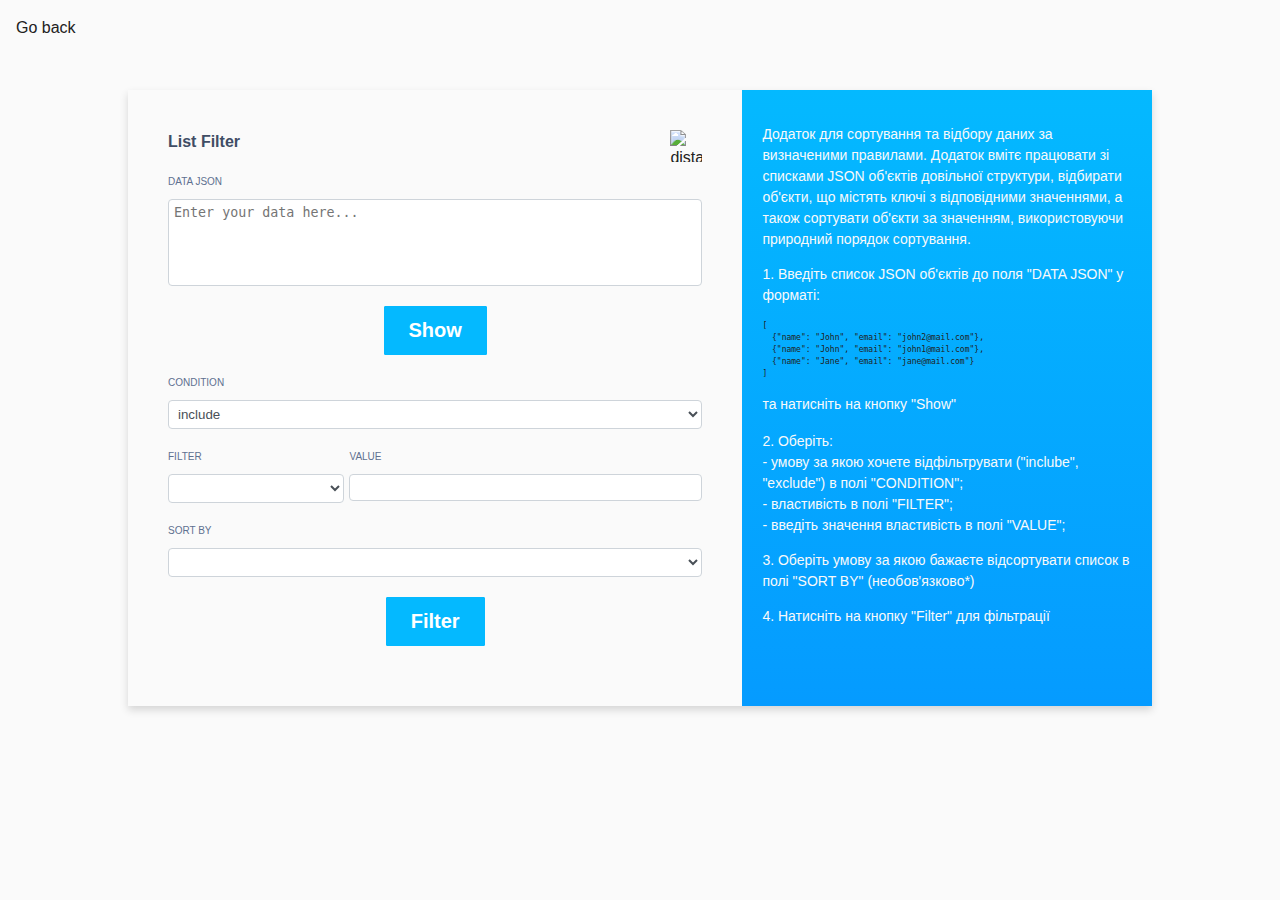
==== task-02.html @ f921e64c "add" ====
<!DOCTYPE html>
<html lang="en">
  <head>
    <meta charset="UTF-8" />
    <meta http-equiv="X-UA-Compatible" content="IE=edge" />
    <meta name="viewport" content="width=device-width, initial-scale=1.0" />
    <link
      rel="shortcut icon"
      href="https://cdn1.sysgears.com/images/favicons/favicon-831be2c494f47e01f44810d87d8d8bb5.ico"
      type="image/x-icon"
    />
    <title>Task 2</title>
    <link rel="stylesheet" href="css/common.css" />
  </head>
  <body>
    <p class="list__item"><a href="index.html">Go back</a></p>

    <div class="container">
      <div class="wrapper">
        <div class="form-wrapper">
          <div class="title-wrapper">
            <p class="title">List Filter</p>
            <img
              class="title-img"
              width="32"
              height="32"
              src="https://img.icons8.com/ios/50/04b9ff/filter-and-sort.png"
              alt="distance--v1"
            />
          </div>

          <form class="form" id="addListForm" action="">
            <div class="form-group">
              <label class="label" for="data">data json</label>
              <textarea
                class="input textarea"
                id="data"
                name="data"
                rows="5"
                placeholder="Enter your data here..."
              ></textarea>
            </div>

            <button class="form-btn" type="submit">Show</button>
          </form>

          <form class="form" id="filterListForm" action="">
            <div class="form-group">
                <label class="label" for="condition">condition</label>
                <select class="input" id="condition" name="condition" required>
                  <option value="include">include</option>    
                  <option value="exclude">exclude</option>
                </select>
            </div>

            <div class="filter-wrapper">
              <div class="form-group filter-select">
                  <label class="label" for="filter">filter</label>
                  <select class="input" id="filter" name="filter" required>
                  </select>
              </div>

              <div class="form-group">
                  <label class="label" for="filterValue">value</label>
                  <input class="input filter-value" type="text" name="filterValue" autocomplete=off id="filterValue" required />
              </div>
            </div>

            <div class="form-group">
                <label class="label" for="sortBy">sort by</label>
                <select class="input" id="sortBy" name="sortBy">
                  <option value=""></option>
                </select>
            </div>

            <button class="form-btn" type="submit">Filter</button>
          </form>
        </div>
        
        <div class="content">
          <p class="content-text">
            Додаток для сортування та відбору даних за визначеними правилами. Додаток вмітє
            працювати зі списками JSON об'єктів довільної структури, відбирати об'єкти, що містять
            ключі з відповідними значеннями, а також сортувати об'єкти за значенням, використовуючи
            природний порядок сортування.
          </p>
          <p class="content-text">
            1. Введіть список JSON об'єктів до поля "DATA JSON" у форматі:
            <pre class="json">[
  {"name": "John", "email": "john2@mail.com"},
  {"name": "John", "email": "john1@mail.com"},
  {"name": "Jane", "email": "jane@mail.com"}
]</pre>
          <p class="content-text">та натисніть на кнопку "Show"</p>  
          </p>
          <p class="content-text">
            2. Оберіть: <br>
            - умову за якою хочете відфільтрувати ("inclube", "exclude") в полі "CONDITION";<br>
            - властивість в полі "FILTER";<br>
            - введіть значення властивість в полі "VALUE";
          </p>
          <p class="content-text">
            3. Оберіть умову за якою бажаєте відсортувати список в полі "SORT BY" (необов'язково*)
          </p>
          <p class="content-text">4. Натисніть на кнопку "Filter" для фільтрації</p>
        </div>
      </div>
      <div class="result-list"></div>
    </div>
    <script src="js/task-02.js"></script>
    <script src="js/utils/render-list.js"></script>
    <script src="js/utils/filter.js"></script>
    <script src="js/utils/addFilterOptions.js"></script>
  </body>
</html>
---- css/common.css ----
* {
  box-sizing: border-box;
}

body {
  margin: 16px;
  font-family: -apple-system, BlinkMacSystemFont, 'Segoe UI', Roboto, Oxygen, Ubuntu, Cantarell,
    'Open Sans', 'Helvetica Neue', sans-serif;
  -webkit-font-smoothing: antialiased;
  -moz-osx-font-smoothing: grayscale;
  background-color: #fafafa;
  color: #212121;
  line-height: 1.5;
}

ul {
  list-style-type: none;
}

a {
  display: block;
  text-decoration: none;
  color: inherit;
}

.list {
  display: flex;
  justify-content: center;
  gap: 20px;
}

.list__item:hover {
  text-decoration: underline;
  cursor: pointer;
}

.logo {
  position: absolute;
  width: 50%;
  top: 50%;
  left: 50%;
  transform: translate(-50%, -50%);
}

.container {
  max-width: 1024px;
  height: 100%;
  margin: 50px auto;
  padding: 0;
}

.wrapper {
  display: flex;
  width: 100%;
  box-shadow: 0px 4px 8px 0px rgba(0, 0, 0, 0.15);
}

.form-wrapper {
  width: 60%;
  padding: 40px;
}

.title-wrapper {
  display: flex;
  justify-content: space-between;
}

.title {
  margin: 0;
  margin-bottom: 20px;
  font-size: 16px;
  font-weight: 700;
  color: #3f4d65;
}

.form {
  display: flex;
  flex-direction: column;
  gap: 20px;
  margin-bottom: 20px;
}

.form-group {
  display: flex;
  flex-direction: column;
  gap: 10px;
  width: 100%;
}

.label {
  font-size: 10px;
  color: #5e7090;
  text-transform: uppercase;
}

.input {
  display: block;
  width: 100%;
  padding: 5px;
  color: #495057;
  background-color: #fff;
  border: 1px solid #ced4da;
  border-radius: 4px;
  outline: none;
}

.input:focus {
  border-color: #80bdff;
  box-shadow: 0 0 0 0.2rem rgba(0, 123, 255, 0.25);
}

.textarea {
  resize: none;
}

.content {
  padding: 20px;
  width: 40%;
  background: linear-gradient(to bottom, #04b9ff 0%, #059bff 100%);
}

.content-text {
  font-size: 14px;
  font-weight: 400;
  color: #f8f9fa;
}

.form-btn {
  display: inline-block;
  margin: 0 auto;
  padding: 12px 24px;
  font-size: 20px;
  font-weight: 600;
  color: #fff;
  text-align: center;
  background-color: #04b9ff;
  border: 1px solid transparent;
  border-color: #04b9ff;
  border-radius: 1px;
  cursor: pointer;
}

.form-btn:hover,
.form-btn:focus {
  background-color: #0dacee;
  border-color: #0dacee;
}

.result-text {
  position: relative;
  display: flex;
  justify-content: space-between;
  margin: 0;
  font-size: 20px;
  color: #04b9ff;
  text-align: center;
}

.equal {
  position: absolute;
  top: 50%;
  left: 50%;
  transform: translate(-50%, -50%);
}

#formResultConversion {
  width: 40%;
  overflow: auto;
}

#toResultConversion {
  width: 40%;
  overflow: auto;
}

.json {
  font-size: 8px;
}

.filter-wrapper {
  display: flex;
  gap: 5px;
}

.filter-select {
  width: 50%;
}

.result-list {
  display: none;
  flex-direction: column;
  justify-content: center;
  width: 100%;
  padding: 40px;
  box-shadow: 0px 4px 8px 0px rgba(0, 0, 0, 0.15);
}

.data-list {
  display: flex;
  flex-direction: column;
  justify-content: flex-start;
  flex-wrap: wrap;
  gap: 10px;
  width: 100%;
  margin: 0;
  padding: 0;
}

.data-list-item {
  padding: 20px;
  font-size: 14px;
  font-weight: 400;
  color: #f8f9fa;
  background: linear-gradient(to bottom, #04b9ff 0%, #059bff 100%);
  cursor: pointer;
  transition: transform 0.3s ease;
}

.data-list-item:hover {
  color: #04b9ff;
  text-align: center;
  background: none;
  border: 1px solid #04b9ff;
  transform: scale(1.15);
}

.center {
  text-align: center;
}

.notFound {
  margin: 0;
  margin-bottom: 200px;
  position: relative;
  font-size: 50px;
  font-weight: 700;
  color: #04b9ff;
  text-align: center;
}

.notFound::after {
  content: '';
  position: absolute;
  top: 100%;
  left: 50%;
  transform: translateX(-50%);
  width: 200px;
  height: 200px;
  background-image: url(https://i.gifer.com/origin/3f/3fcf565ccc553afcfd89858c97304705.gif);
  background-repeat: no-repeat;
  background-size: contain;
}

.location-wrapper {
  display: flex;
  justify-content: space-around;
  align-items: center;
  width: 100%;
  height: auto;
  padding: 0 10px;
  color: #04b9ff;
  border: 1px solid #04b9ff;
  border-radius: 4px;
}

.location-result {
  flex-direction: column;
  align-items: start;
}

.title-img {
  animation: asteroidAnimation 1000ms;
  animation-timing-function: linear;
  animation-iteration-count: infinite;
  cursor: none;
}

.pagination-wrapper {
  display: none;
  justify-content: center;
  gap: 10px;
  margin-top: 20px;
}

.pagination-btn {
  margin: 0;
  padding: 10px;
  color: #04b9ff;
  background: none;
  border: 1px solid #04b9ff;
  border-radius: 4px;
  outline: none;
  cursor: pointer;
}

.pagination-btn:hover {
  color: #ffffff;
  background-color: #04b9ff;
}

.current-page {
  margin: 0;
  padding: 10px;
  color: #04b9ff;
}

.hide {
  display: none;
}

.show {
  display: flex;
}

@keyframes asteroidAnimation {
  0% {
    transform: scale(1);
  }

  50% {
    transform: scale(1.5);
  }

  100% {
    transform: scale(1);
  }
}

@media screen and (max-width: 768px) {
  .wrapper {
    flex-direction: column;
  }

  .form-wrapper {
    width: 100%;
    height: 60%;
  }

  .content {
    width: 100%;
    height: 40%;
  }
}
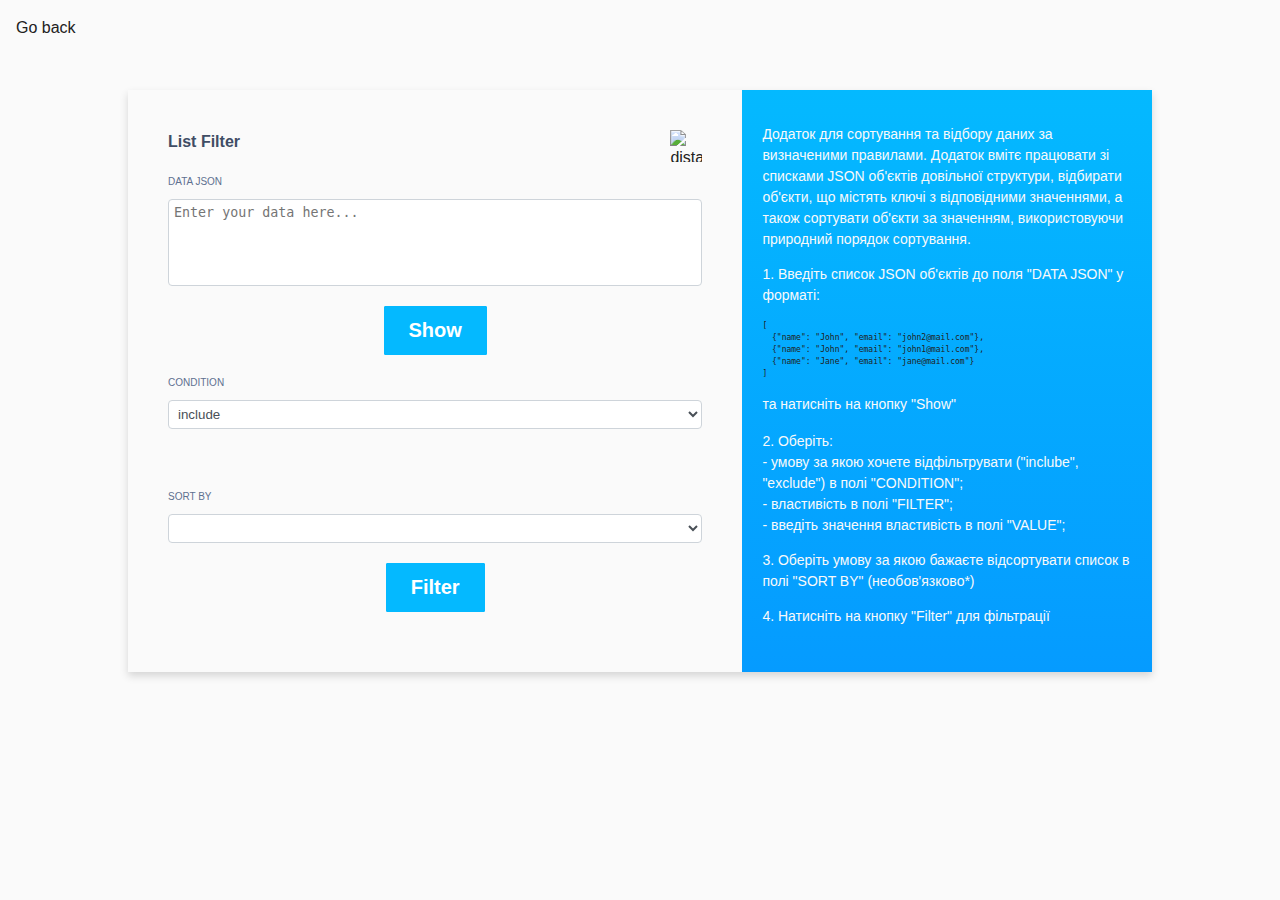
==== commit 755e40b9: "fix" ====
--- a/task-02.html
+++ b/task-02.html
@@ -53,7 +53,7 @@
                 </select>
             </div>
 
-            <div class="filter-wrapper">
+            <!-- <div class="filter-wrapper">
               <div class="form-group filter-select">
                   <label class="label" for="filter">filter</label>
                   <select class="input" id="filter" name="filter" required>
@@ -64,6 +64,9 @@
                   <label class="label" for="filterValue">value</label>
                   <input class="input filter-value" type="text" name="filterValue" autocomplete=off id="filterValue" required />
               </div>
+            </div> -->
+
+            <div class="form" id="check">
             </div>
 
             <div class="form-group">
--- a/css/common.css
+++ b/css/common.css
@@ -4,8 +4,8 @@
 
 body {
   margin: 16px;
-  font-family: -apple-system, BlinkMacSystemFont, 'Segoe UI', Roboto, Oxygen, Ubuntu, Cantarell,
-    'Open Sans', 'Helvetica Neue', sans-serif;
+  font-family: -apple-system, BlinkMacSystemFont, "Segoe UI", Roboto, Oxygen,
+    Ubuntu, Cantarell, "Open Sans", "Helvetica Neue", sans-serif;
   -webkit-font-smoothing: antialiased;
   -moz-osx-font-smoothing: grayscale;
   background-color: #fafafa;
@@ -87,10 +87,30 @@
   width: 100%;
 }
 
+.form-group-add {
+  position: relative;
+  display: flex;
+  gap: 10px;
+  flex-direction: row;
+  width: 100%;
+  border: 1px solid #04b9ff;
+  border-radius: 10px;
+  padding: 20px;
+  padding-top: 40px;
+}
+
 .label {
   font-size: 10px;
   color: #5e7090;
   text-transform: uppercase;
+  display: flex;
+  align-items: center;
+}
+
+.label-top {
+  position: absolute;
+  top: 0;
+  left: 20px;
 }
 
 .input {
@@ -239,7 +259,7 @@
 }
 
 .notFound::after {
-  content: '';
+  content: "";
   position: absolute;
   top: 100%;
   left: 50%;
